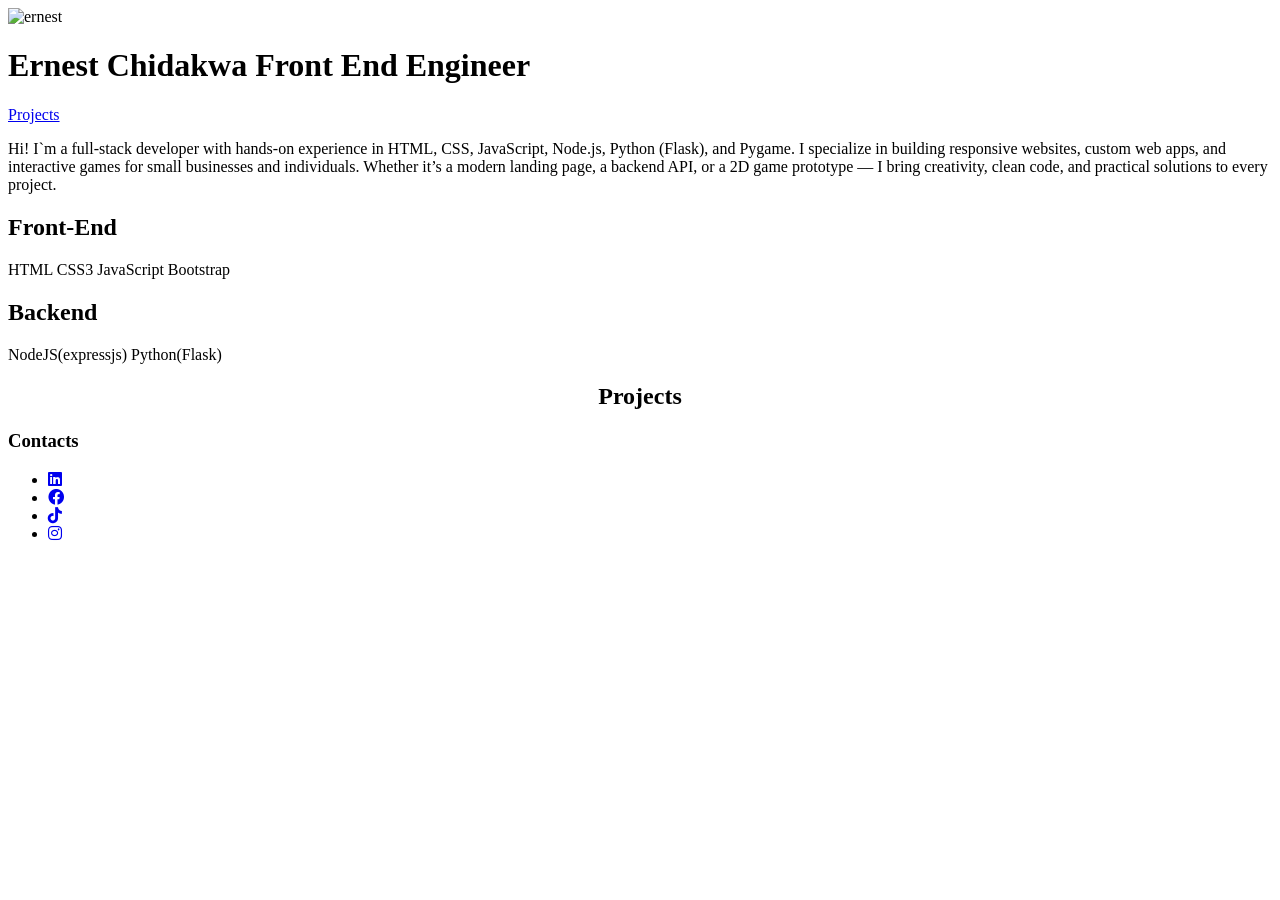
==== index.html @ 16d58fd0 "update SEO" ====
<!DOCTYPE html>
<html lang="en">
<head>
  <meta charset="UTF-8">
  <meta name="viewport" content="width=device-width, initial-scale=1.0">
  <meta name="description" content="Ernest Chidakwa – Front End Engineer building responsive websites and creative digital experiences.">
  <meta name="keywords" content="Front End Engineer, Web Developer, Full Stack Developer, HTML, CSS, JavaScript, Node.js, Python, Flask, Pygame, Malawi, Blantyle, Lilongwe, Web developer Malawi, Web development Blantyle">
  <meta name="author" content="Ernest Chidakwa">
  <meta name="robots" content="index, follow">
  <meta name="language" content="English">

  <!-- Open Graph / Facebook -->
  <meta property="og:type" content="website">
  <meta property="og:url" content="e40sr.github.io/portfolio/">
  <meta property="og:title" content="Ernest Chidakwa | Front End Engineer">
  <meta property="og:description" content="Ernest Chidakwa – Front End Engineer building responsive websites and creative digital experiences.">
  <meta property="og:image" content="images/20231031_080402.jpg">

  <!-- Twitter -->
  <meta property="twitter:card" content="summary_large_image">
  <meta property="twitter:url" content="e40sr.github.io/portfolio/">
  <meta property="twitter:title" content="Ernest Chidakwa | Front End Engineer">
  <meta property="twitter:description" content="Ernest Chidakwa – Front End Engineer building responsive websites and creative digital experiences.">
  <meta property="twitter:image" content="images/20231031_080402.jpg">

  <!--Google Search Consore-->
  <meta name="google-site-verification" content="Cc4DfhkgvIZCAW5EGNAIAQCeHYapzSFxvBxx77vmG1M" />

  <title>Ernest Chidakwa | Front End Engineer</title>
  <link rel="stylesheet" href="style.css">
  <link rel="stylesheet" href="https://cdnjs.cloudflare.com/ajax/libs/font-awesome/6.0.0-beta3/css/all.min.css">

</head>

<body>
  <div class="container">
    <div class="header">
      <div class="portfolio-img">
        <img src="images/20231031_080402.jpg" alt="ernest" loading='lazy'>
      </div>
  
      <div class="portfolio-title">
        <h1>Ernest Chidakwa <span class="front-end-title">Front End Engineer</span></h1>
  
        <a href="#project" class="loader">
  <div class="loader-bg">
    <span>Projects</span>
  </div>
        </a>

        
      </div>
  
      <div class="header-info">
        <p>
Hi! I`m a full-stack developer with hands-on experience in HTML, CSS, JavaScript, Node.js, Python (Flask), and Pygame. I specialize in building responsive websites, custom web apps, and interactive games for small businesses and individuals.

Whether it’s a modern landing page, a backend API, or a 2D game prototype — I bring creativity, clean code, and practical solutions to every project.
</p>
        
      </div>
  
    </div>
  
    <div class="languages">
  
      <div class="front-end">
        <h2>Front-End</h2>
        <span class="language">HTML</span>
        <span class="language">CSS3</span>
        <span class="language">JavaScript</span>
      <span class="language">Bootstrap</span>
      </div>

      <div class="backend">
        <h2>Backend</h2>
        <span class="language">NodeJS(expressjs)</span>
        <span class="language">Python(Flask)</span>
      </div>
    </div>

    <div id="project">
      <h2 style="text-align: center;">Projects</h2>
      <div id="projects"> 
      </div>
    </div>
  
  </div>
  <footer>
      <h3>Contacts</h3>
      <ul>
        <li>
          <a href="https://www.linkedin.com/in/ernest-chidakwa-2a9bbb2a2?utm_source=share&utm_campaign=share_via&utm_content=profile">
            <i class="fab fa-linkedin">
              
            </i>
          </a>
        </li>
        <li>
          <a href="https://www.facebook.com/ernest.notch.chidakwa?mibextid=ZbWKwL">
          <i class="fab fa-facebook"></i> 
          </a>
        </li>
        <li>
          <a href="https://vm.tiktok.com/ZMSu2XNUd/">
          <i class="fab fa-tiktok"></i>
          </a>
        </li>
        <li>
          <a href="https://www.instagram.com/ernestchidakwa?igsh=YzljYTk1ODg3Zg==">
          <i class="fab fa-instagram"></i>
          </a>
        </li>
      </ul>
    </footer>
  
  <script src="script.js"></script>
</body>

          </html>
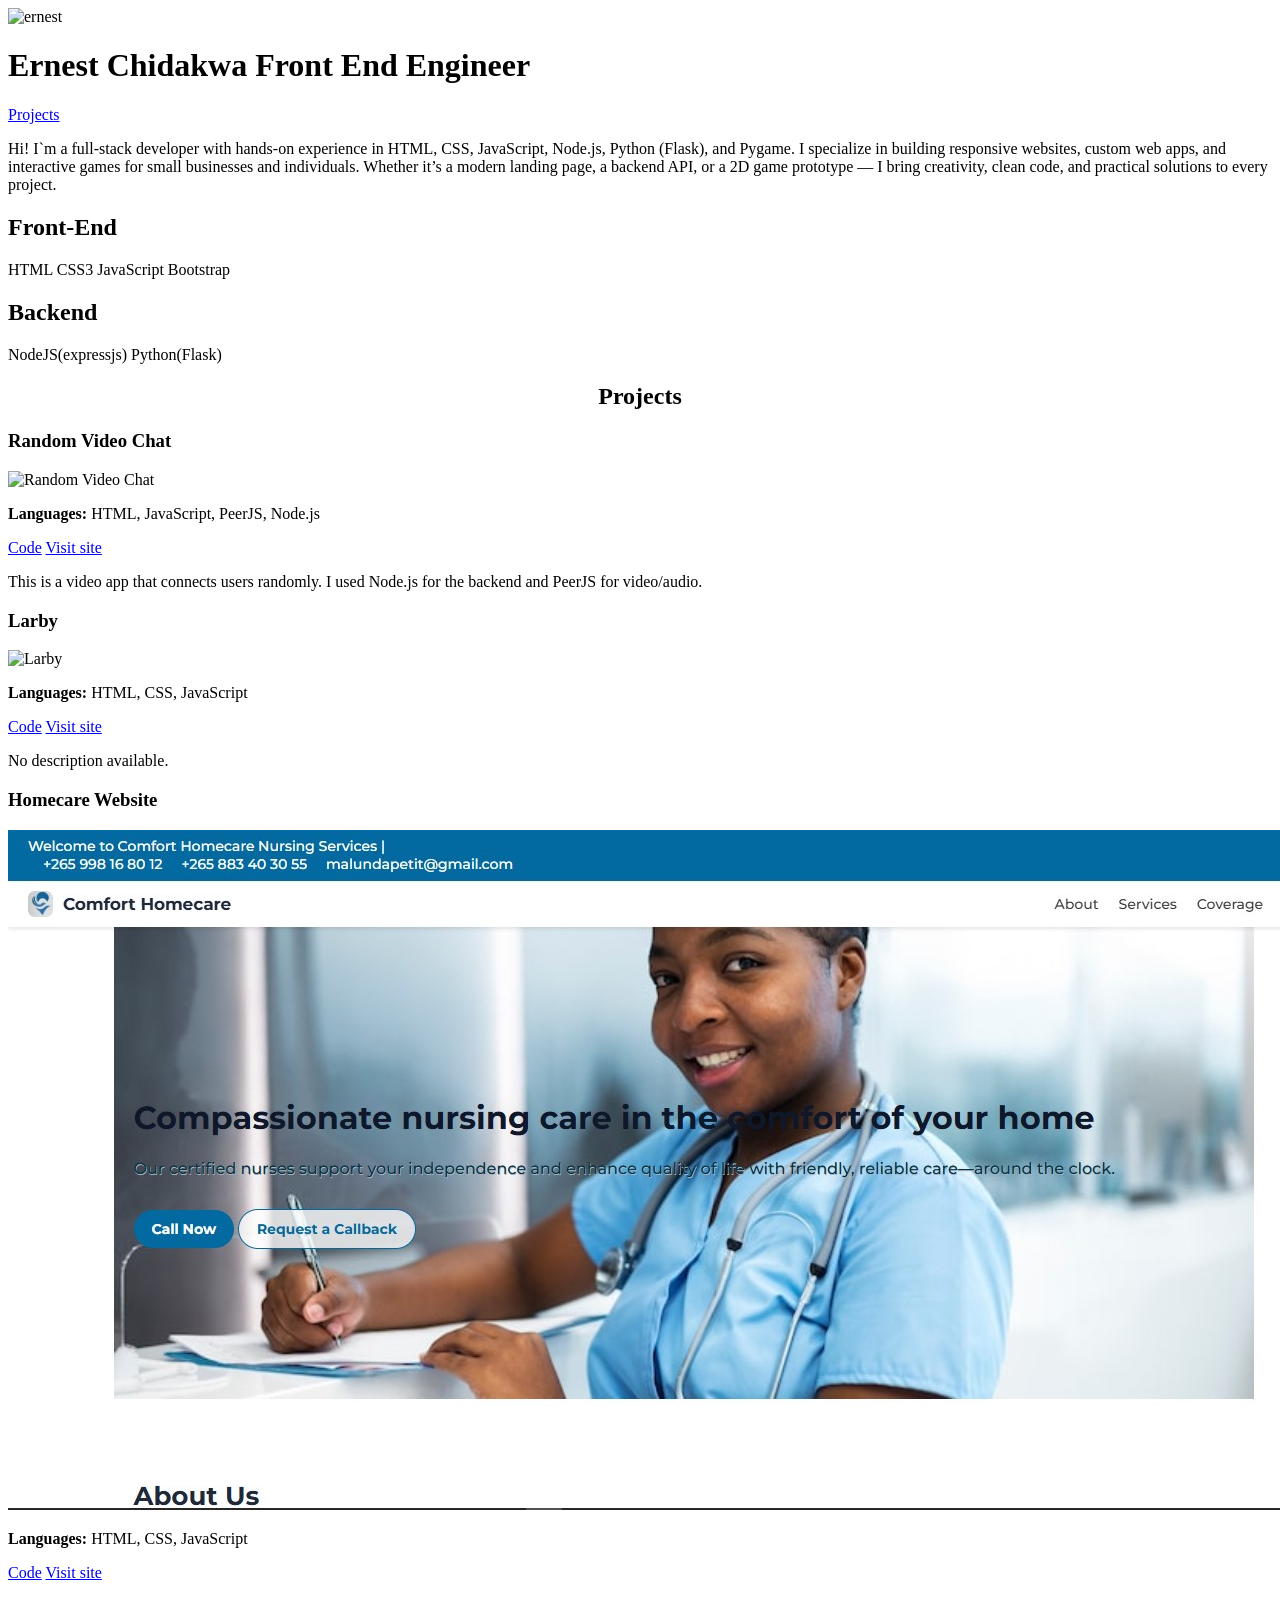
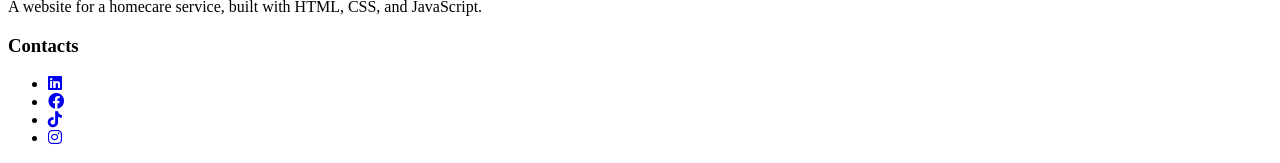
==== commit 39e8a8fb: "update SEO" ====
--- a/index.html
+++ b/index.html
@@ -4,7 +4,7 @@
   <meta charset="UTF-8">
   <meta name="viewport" content="width=device-width, initial-scale=1.0">
   <meta name="description" content="Ernest Chidakwa – Front End Engineer building responsive websites and creative digital experiences.">
-  <meta name="keywords" content="Front End Engineer, Web Developer, Full Stack Developer, HTML, CSS, JavaScript, Node.js, Python, Flask, Pygame, Malawi, Blantyle, Lilongwe, Web developer Malawi, Web development Blantyle">
+  <meta name="keywords" content="Front End Engineer, Web Developer, Full Stack Developer, HTML, CSS, JavaScript, Node.js, Python, Flask, Pygame, Malawi, Blantyle, Lilongwe, Web developer Malawi, Web development Blantyle, Ernest Chidakwa">
   <meta name="author" content="Ernest Chidakwa">
   <meta name="robots" content="index, follow">
   <meta name="language" content="English">
@@ -14,14 +14,14 @@
   <meta property="og:url" content="e40sr.github.io/portfolio/">
   <meta property="og:title" content="Ernest Chidakwa | Front End Engineer">
   <meta property="og:description" content="Ernest Chidakwa – Front End Engineer building responsive websites and creative digital experiences.">
-  <meta property="og:image" content="images/20231031_080402.jpg">
+  <meta property="og:image" content="web-design-technology-browsing-programming-concept_53876-163260.avif">
 
   <!-- Twitter -->
   <meta property="twitter:card" content="summary_large_image">
   <meta property="twitter:url" content="e40sr.github.io/portfolio/">
   <meta property="twitter:title" content="Ernest Chidakwa | Front End Engineer">
   <meta property="twitter:description" content="Ernest Chidakwa – Front End Engineer building responsive websites and creative digital experiences.">
-  <meta property="twitter:image" content="images/20231031_080402.jpg">
+  <meta property="twitter:image" content="web-design-technology-browsing-programming-concept_53876-163260.avif">
 
   <!--Google Search Consore-->
   <meta name="google-site-verification" content="Cc4DfhkgvIZCAW5EGNAIAQCeHYapzSFxvBxx77vmG1M" />
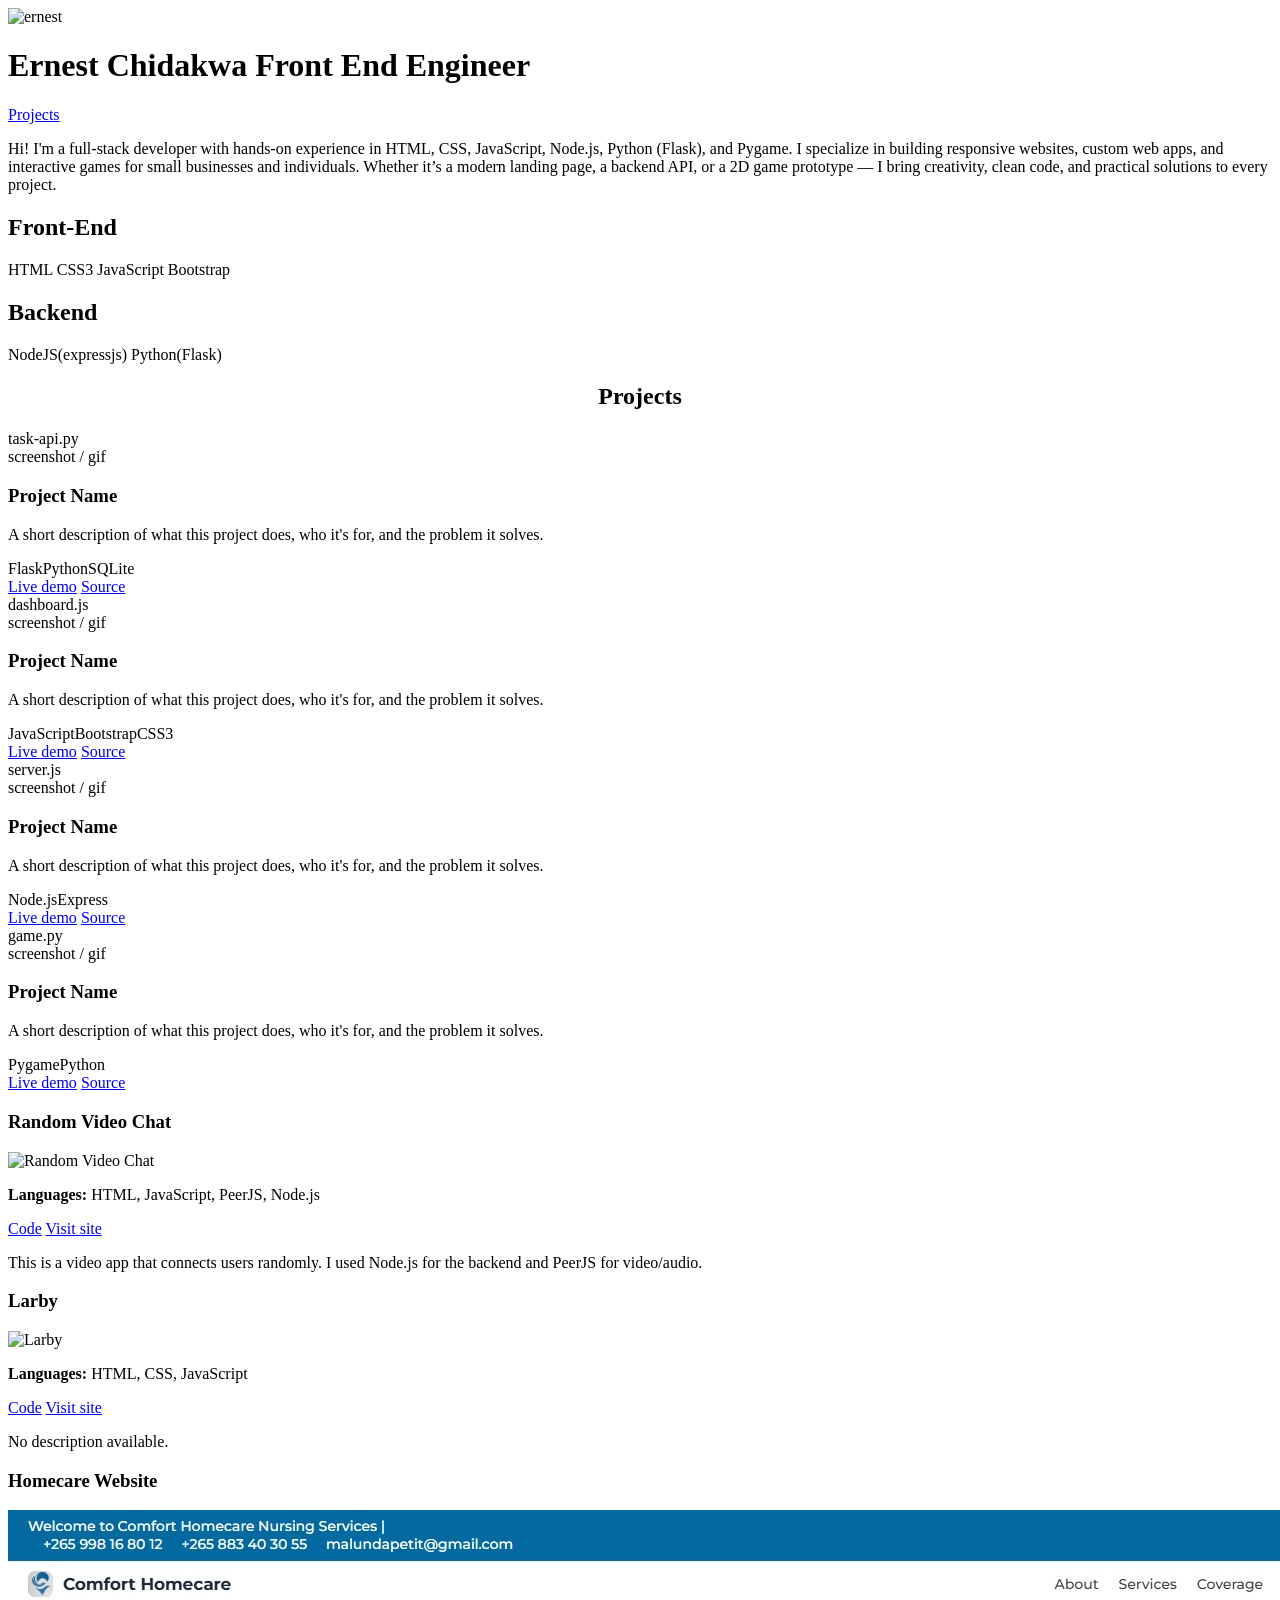
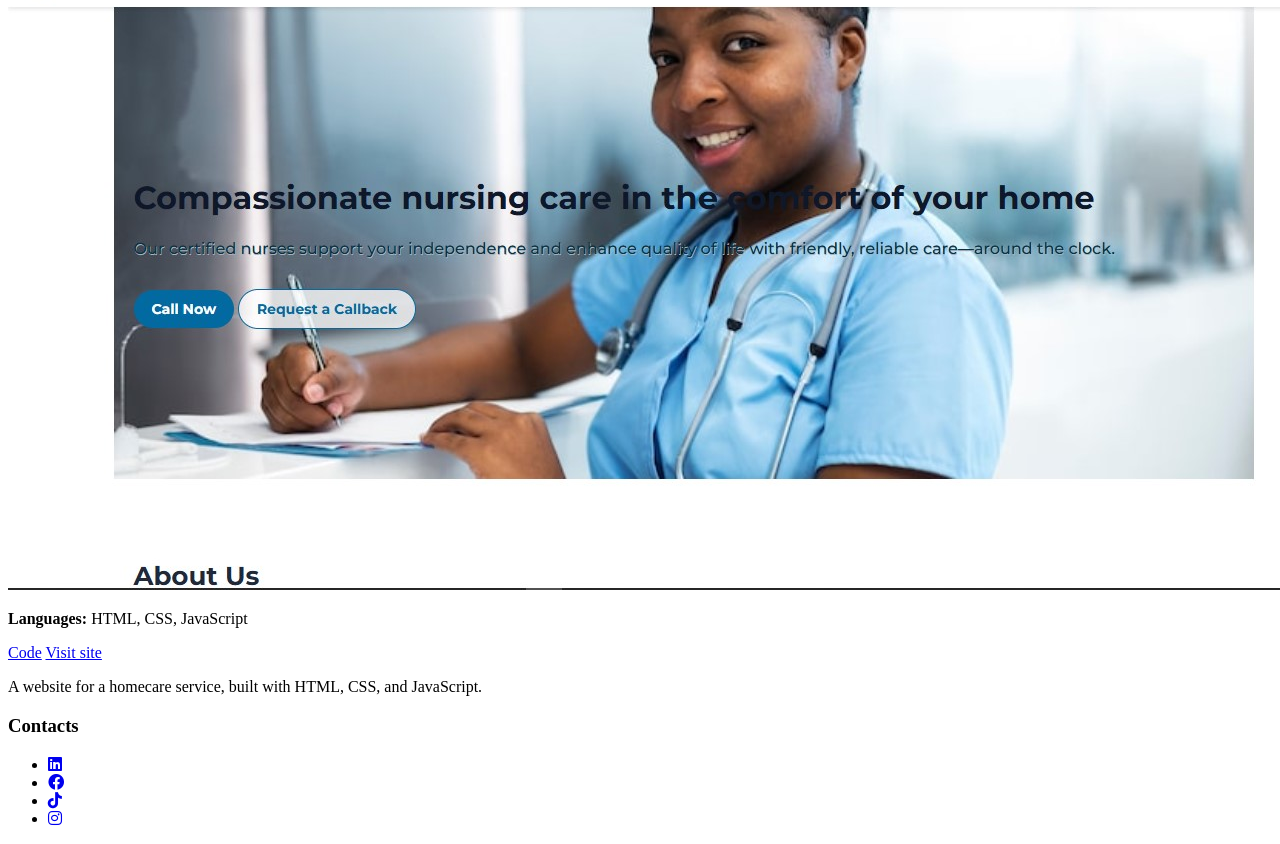
==== commit bf5139c4: "Update index.html" ====
--- a/index.html
+++ b/index.html
@@ -4,7 +4,7 @@
   <meta charset="UTF-8">
   <meta name="viewport" content="width=device-width, initial-scale=1.0">
   <meta name="description" content="Ernest Chidakwa – Front End Engineer building responsive websites and creative digital experiences.">
-  <meta name="keywords" content="Front End Engineer, Web Developer, Full Stack Developer, HTML, CSS, JavaScript, Node.js, Python, Flask, Pygame, Malawi, Blantyle, Lilongwe, Web developer Malawi, Web development Blantyle, Ernest Chidakwa">
+  <meta name="keywords" content="Front End Engineer, Web Developer, Full Stack Developer, HTML, CSS, JavaScript, Node.js, Python, Flask, Pygame, Malawi, Blantyre, Lilongwe, Web developer Malawi, Web development Blantyre, Ernest Chidakwa">
   <meta name="author" content="Ernest Chidakwa">
   <meta name="robots" content="index, follow">
   <meta name="language" content="English">
@@ -16,14 +16,14 @@
   <meta property="og:description" content="Ernest Chidakwa – Front End Engineer building responsive websites and creative digital experiences.">
   <meta property="og:image" content="web-design-technology-browsing-programming-concept_53876-163260.avif">
 
-  <!-- Twitter -->
+  <!-- Twitter Meta -->
   <meta property="twitter:card" content="summary_large_image">
   <meta property="twitter:url" content="e40sr.github.io/portfolio/">
   <meta property="twitter:title" content="Ernest Chidakwa | Front End Engineer">
   <meta property="twitter:description" content="Ernest Chidakwa – Front End Engineer building responsive websites and creative digital experiences.">
   <meta property="twitter:image" content="web-design-technology-browsing-programming-concept_53876-163260.avif">
 
-  <!--Google Search Consore-->
+  <!--Google Search Consore Meta-->
   <meta name="google-site-verification" content="Cc4DfhkgvIZCAW5EGNAIAQCeHYapzSFxvBxx77vmG1M" />
 
   <title>Ernest Chidakwa | Front End Engineer</title>
@@ -38,32 +38,32 @@
       <div class="portfolio-img">
         <img src="images/20231031_080402.jpg" alt="ernest" loading='lazy'>
       </div>
-  
+
       <div class="portfolio-title">
         <h1>Ernest Chidakwa <span class="front-end-title">Front End Engineer</span></h1>
-  
+
         <a href="#project" class="loader">
   <div class="loader-bg">
     <span>Projects</span>
   </div>
         </a>
 
-        
+
       </div>
-  
+
       <div class="header-info">
         <p>
-Hi! I`m a full-stack developer with hands-on experience in HTML, CSS, JavaScript, Node.js, Python (Flask), and Pygame. I specialize in building responsive websites, custom web apps, and interactive games for small businesses and individuals.
+Hi! I'm a full-stack developer with hands-on experience in HTML, CSS, JavaScript, Node.js, Python (Flask), and Pygame. I specialize in building responsive websites, custom web apps, and interactive games for small businesses and individuals.
 
 Whether it’s a modern landing page, a backend API, or a 2D game prototype — I bring creativity, clean code, and practical solutions to every project.
 </p>
-        
+
       </div>
-  
+
     </div>
-  
+
     <div class="languages">
-  
+
       <div class="front-end">
         <h2>Front-End</h2>
         <span class="language">HTML</span>
@@ -81,10 +81,87 @@
 
     <div id="project">
       <h2 style="text-align: center;">Projects</h2>
-      <div id="projects"> 
+      <div id="projects">
+
+        <div class="project-div">
+          <div class="card-bar">
+            <span class="dot red"></span><span class="dot yellow"></span><span class="dot green"></span>
+            <span class="filename">task-api.py</span>
+          </div>
+          <div class="project-thumb">screenshot / gif</div>
+          <div class="project-body">
+            <h3>Project Name</h3>
+            <p>A short description of what this project does, who it's for, and the problem it solves.</p>
+            <div class="project-tags">
+              <span>Flask</span><span>Python</span><span>SQLite</span>
+            </div>
+            <div class="project-links">
+              <a href="#">Live demo</a>
+              <a href="#">Source</a>
+            </div>
+          </div>
+        </div>
+
+        <div class="project-div">
+          <div class="card-bar">
+            <span class="dot red"></span><span class="dot yellow"></span><span class="dot green"></span>
+            <span class="filename">dashboard.js</span>
+          </div>
+          <div class="project-thumb">screenshot / gif</div>
+          <div class="project-body">
+            <h3>Project Name</h3>
+            <p>A short description of what this project does, who it's for, and the problem it solves.</p>
+            <div class="project-tags">
+              <span>JavaScript</span><span>Bootstrap</span><span>CSS3</span>
+            </div>
+            <div class="project-links">
+              <a href="#">Live demo</a>
+              <a href="#">Source</a>
+            </div>
+          </div>
+        </div>
+
+        <div class="project-div">
+          <div class="card-bar">
+            <span class="dot red"></span><span class="dot yellow"></span><span class="dot green"></span>
+            <span class="filename">server.js</span>
+          </div>
+          <div class="project-thumb">screenshot / gif</div>
+          <div class="project-body">
+            <h3>Project Name</h3>
+            <p>A short description of what this project does, who it's for, and the problem it solves.</p>
+            <div class="project-tags">
+              <span>Node.js</span><span>Express</span>
+            </div>
+            <div class="project-links">
+              <a href="#">Live demo</a>
+              <a href="#">Source</a>
+            </div>
+          </div>
+        </div>
+
+        <div class="project-div">
+          <div class="card-bar">
+            <span class="dot red"></span><span class="dot yellow"></span><span class="dot green"></span>
+            <span class="filename">game.py</span>
+          </div>
+          <div class="project-thumb">screenshot / gif</div>
+          <div class="project-body">
+            <h3>Project Name</h3>
+            <p>A short description of what this project does, who it's for, and the problem it solves.</p>
+            <div class="project-tags">
+              <span>Pygame</span><span>Python</span>
+            </div>
+            <div class="project-links">
+              <a href="#">Live demo</a>
+              <a href="#">Source</a>
+            </div>
+          </div>
+        </div>
+
       </div>
     </div>
-  
+
   </div>
   <footer>
       <h3>Contacts</h3>
@@ -92,7 +169,7 @@
         <li>
           <a href="https://www.linkedin.com/in/ernest-chidakwa-2a9bbb2a2?utm_source=share&utm_campaign=share_via&utm_content=profile">
             <i class="fab fa-linkedin">
-              
+
             </i>
           </a>
         </li>
@@ -113,7 +190,7 @@
         </li>
       </ul>
     </footer>
-  
+
   <script src="script.js"></script>
 </body>
 
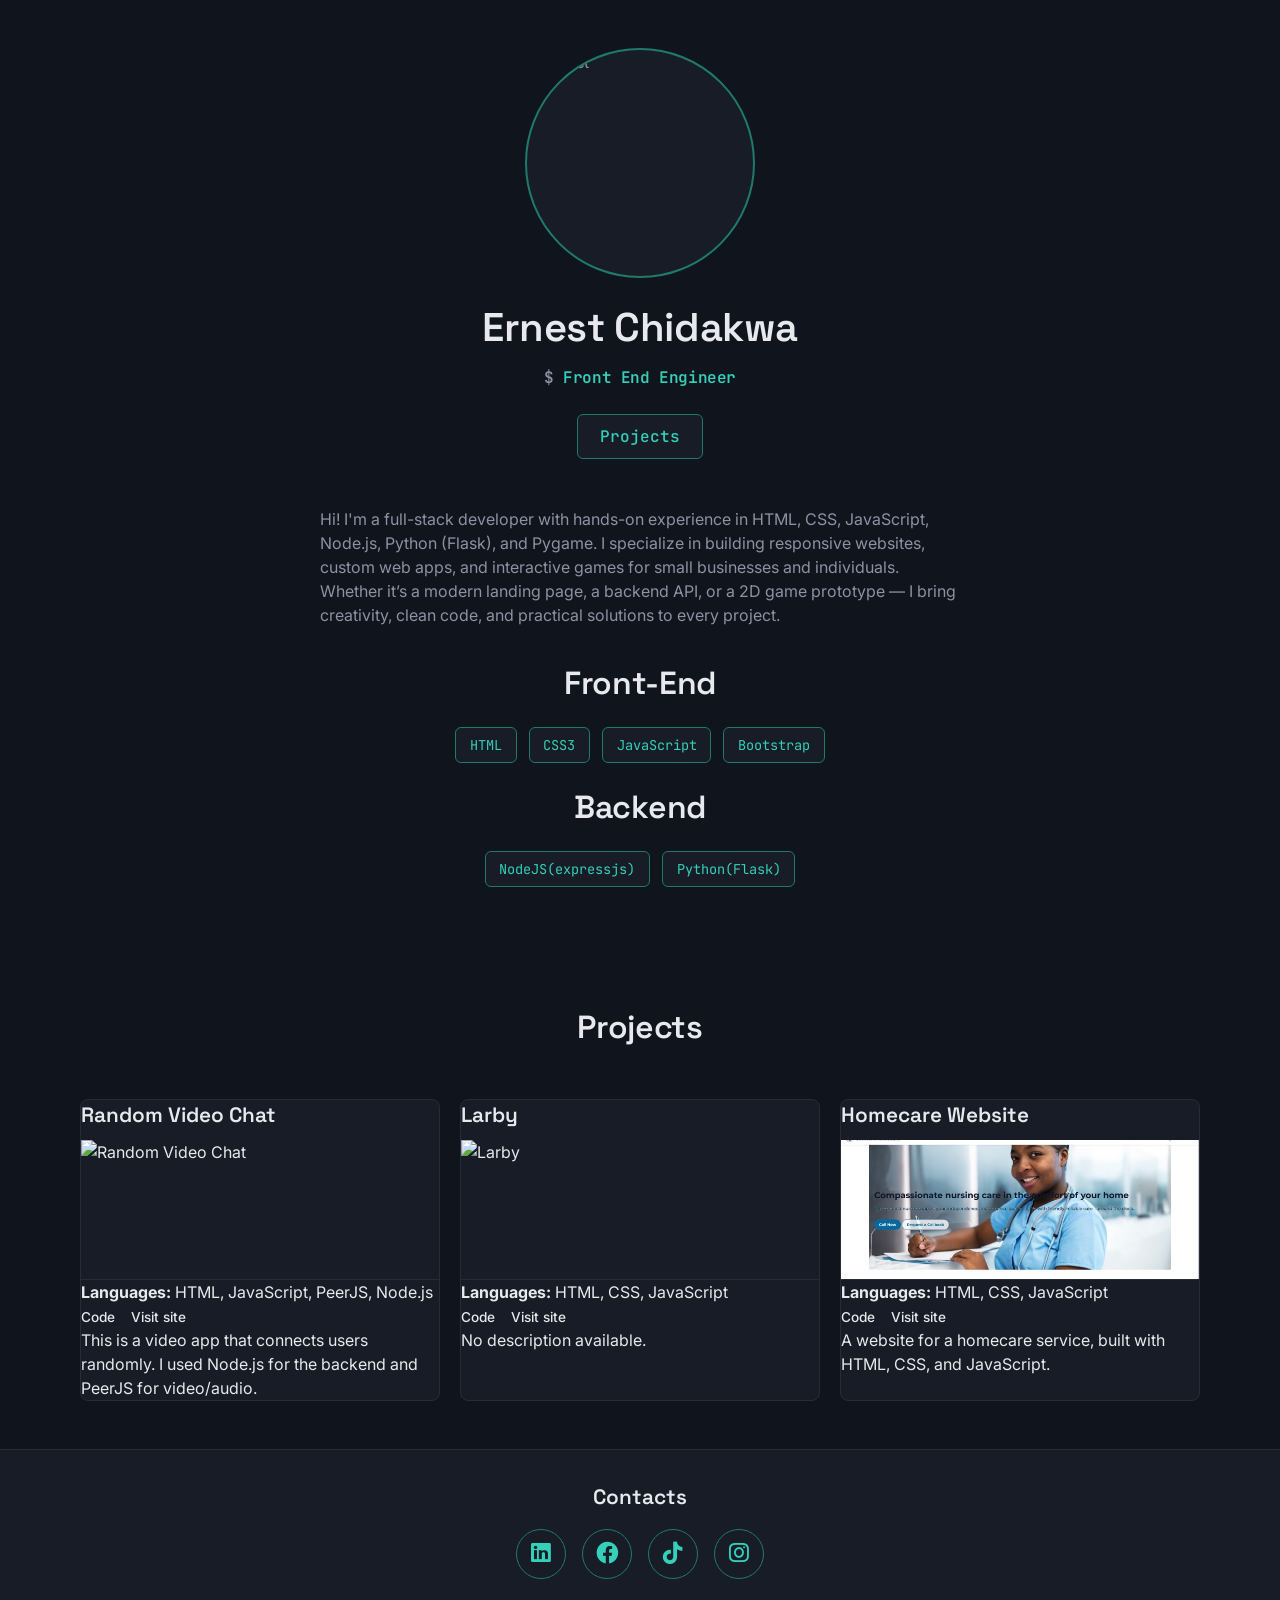
==== commit 3d8ac747: "Update index.html" ====
--- a/index.html
+++ b/index.html
@@ -83,81 +83,10 @@
       <h2 style="text-align: center;">Projects</h2>
       <div id="projects">
 
-        <div class="project-div">
-          <div class="card-bar">
-            <span class="dot red"></span><span class="dot yellow"></span><span class="dot green"></span>
-            <span class="filename">task-api.py</span>
-          </div>
-          <div class="project-thumb">screenshot / gif</div>
-          <div class="project-body">
-            <h3>Project Name</h3>
-            <p>A short description of what this project does, who it's for, and the problem it solves.</p>
-            <div class="project-tags">
-              <span>Flask</span><span>Python</span><span>SQLite</span>
-            </div>
-            <div class="project-links">
-              <a href="#">Live demo</a>
-              <a href="#">Source</a>
-            </div>
-          </div>
         </div>
 
-        <div class="project-div">
-          <div class="card-bar">
-            <span class="dot red"></span><span class="dot yellow"></span><span class="dot green"></span>
-            <span class="filename">dashboard.js</span>
-          </div>
-          <div class="project-thumb">screenshot / gif</div>
-          <div class="project-body">
-            <h3>Project Name</h3>
-            <p>A short description of what this project does, who it's for, and the problem it solves.</p>
-            <div class="project-tags">
-              <span>JavaScript</span><span>Bootstrap</span><span>CSS3</span>
-            </div>
-            <div class="project-links">
-              <a href="#">Live demo</a>
-              <a href="#">Source</a>
-            </div>
-          </div>
-        </div>
+        
 
-        <div class="project-div">
-          <div class="card-bar">
-            <span class="dot red"></span><span class="dot yellow"></span><span class="dot green"></span>
-            <span class="filename">server.js</span>
-          </div>
-          <div class="project-thumb">screenshot / gif</div>
-          <div class="project-body">
-            <h3>Project Name</h3>
-            <p>A short description of what this project does, who it's for, and the problem it solves.</p>
-            <div class="project-tags">
-              <span>Node.js</span><span>Express</span>
-            </div>
-            <div class="project-links">
-              <a href="#">Live demo</a>
-              <a href="#">Source</a>
-            </div>
-          </div>
-        </div>
-
-        <div class="project-div">
-          <div class="card-bar">
-            <span class="dot red"></span><span class="dot yellow"></span><span class="dot green"></span>
-            <span class="filename">game.py</span>
-          </div>
-          <div class="project-thumb">screenshot / gif</div>
-          <div class="project-body">
-            <h3>Project Name</h3>
-            <p>A short description of what this project does, who it's for, and the problem it solves.</p>
-            <div class="project-tags">
-              <span>Pygame</span><span>Python</span>
-            </div>
-            <div class="project-links">
-              <a href="#">Live demo</a>
-              <a href="#">Source</a>
-            </div>
-          </div>
-        </div>
 
       </div>
     </div>
@@ -194,5 +123,4 @@
   <script src="script.js"></script>
 </body>
 
-          </html>
-          
+          </html>
--- a/style.css
+++ b/style.css
@@ -0,0 +1,315 @@
+/* === Imports === */
+@import url('https://fonts.googleapis.com/css2?family=Space+Grotesk:wght@500;600;700&family=JetBrains+Mono:wght@400;500&family=Inter:wght@400;500&display=swap');
+@import url('https://use.fontawesome.com/releases/v6.4.2/css/all.css');
+
+/* === Variables === */
+:root {
+  --bg: #10141C;
+  --bg-raised: #171C26;
+  --text: #E7E9ED;
+  --text-dim: #8A93A3;
+  --accent: #35D0BA;
+  --accent-dim: #1F7A6E;
+  --border: #262C38;
+  --dot-red: #FF5F56;
+  --dot-yellow: #FFBD2E;
+  --dot-green: #27C93F;
+}
+
+/* === Reset === */
+*,
+*::after,
+*::before {
+  box-sizing: border-box;
+  margin: 0;
+  padding: 0;
+  scroll-behavior: smooth;
+}
+
+body {
+  background: var(--bg);
+  color: var(--text);
+  width: 100%;
+  font-family: 'Inter', sans-serif;
+  font-size: 16px;
+  line-height: 1.5;
+}
+
+/* === Typography === */
+h1 {
+  font-family: 'Space Grotesk', sans-serif;
+  font-size: 2.5rem;
+  font-weight: 600;
+  color: var(--text);
+  text-align: center;
+  letter-spacing: -0.01em;
+}
+h2 {
+  font-family: 'Space Grotesk', sans-serif;
+  font-size: 2rem;
+  font-weight: 600;
+  margin-bottom: 1rem;
+  color: var(--text);
+  letter-spacing: -0.01em;
+}
+h3 {
+  font-family: 'Space Grotesk', sans-serif;
+  font-size: 1.3rem;
+  font-weight: 600;
+  margin-bottom: 0.5rem;
+}
+
+/* === Layout === */
+.container {
+  color: var(--text-dim);
+  margin: 3rem 10rem;
+}
+.languages {
+  margin: 2rem 0 3rem;
+  text-align: center;
+}
+.front-end,
+.backend {
+  margin-bottom: 1rem;
+}
+.language {
+  display: inline-block;
+  margin: 0.3em;
+  padding: 0.5em 1em;
+  font-family: 'JetBrains Mono', monospace;
+  font-size: 0.85em;
+  color: var(--accent);
+  border: 1px solid var(--accent-dim);
+  border-radius: 6px;
+  background: var(--bg-raised);
+}
+
+/* === Header === */
+.header-info {
+  margin: 3rem auto 0;
+  max-width: 64ch;
+  text-align: left;
+  color: var(--text-dim);
+}
+.portfolio-title {
+  text-align: center;
+}
+.front-end-title {
+  font-family: 'JetBrains Mono', monospace;
+  font-size: 1rem;
+  display: block;
+  color: var(--accent);
+  margin-top: 0.5rem;
+}
+.front-end-title::before {
+  content: "$ ";
+  color: var(--text-dim);
+}
+.portfolio-img {
+  width: 230px;
+  height: 230px;
+  border-radius: 50%;
+  overflow: hidden;
+  background: var(--bg-raised);
+  border: 2px solid var(--accent-dim);
+  margin: 20px auto;
+}
+img {
+  width: 100%;
+  height: 100%;
+  object-fit: cover;
+}
+
+/* === Projects Button (CTA) === */
+.loader {
+  text-align: center;
+  font-size: 16px;
+  display: flex;
+  justify-content: center;
+  width: 100%;
+  border: none;
+  cursor: pointer;
+  text-decoration: none;
+  background-color: transparent;
+  margin-top: 1.5rem;
+}
+.loader-bg {
+  border-radius: 6px;
+  padding: 0.6rem 1.4rem;
+  color: var(--accent);
+  font-family: 'JetBrains Mono', monospace;
+  font-weight: 500;
+  background: var(--bg-raised);
+  border: 1px solid var(--accent-dim);
+  transition: border-color 0.2s ease, box-shadow 0.2s ease;
+}
+.loader-bg:hover,
+.loader-bg:focus-visible {
+  border-color: var(--accent);
+  box-shadow: 0 0 0 3px rgba(53, 208, 186, 0.15);
+}
+
+/* === Projects === */
+#project {
+  padding-top: 4rem;
+}
+#project > h2 {
+  text-align: center;
+}
+#projects {
+  padding: 2rem 0 0;
+  display: grid;
+  grid-template-columns: repeat(auto-fit, minmax(240px, 1fr));
+  gap: 20px;
+  align-items: stretch;
+}
+
+.project-div {
+  background: var(--bg-raised);
+  border: 1px solid var(--border);
+  border-radius: 8px;
+  overflow: hidden;
+  display: flex;
+  flex-direction: column;
+  text-align: left;
+  color: var(--text);
+}
+
+.card-bar {
+  display: flex;
+  align-items: center;
+  gap: 6px;
+  padding: 10px 14px;
+  border-bottom: 1px solid var(--border);
+}
+.card-bar .dot {
+  width: 10px;
+  height: 10px;
+  border-radius: 50%;
+}
+.dot.red { background: var(--dot-red); }
+.dot.yellow { background: var(--dot-yellow); }
+.dot.green { background: var(--dot-green); }
+.card-bar .filename {
+  margin-left: 8px;
+  font-family: 'JetBrains Mono', monospace;
+  font-size: 12px;
+  color: var(--text-dim);
+}
+
+.project-img,
+.project-thumb {
+  width: 100%;
+  height: 140px;
+  object-fit: cover;
+  border-bottom: 1px solid var(--border);
+}
+.project-thumb {
+  display: flex;
+  align-items: center;
+  justify-content: center;
+  background: repeating-linear-gradient(135deg, #1B2130, #1B2130 10px, #181D29 10px, #181D29 20px);
+  color: var(--text-dim);
+  font-family: 'JetBrains Mono', monospace;
+  font-size: 12px;
+}
+
+.project-body {
+  padding: 16px 18px 18px;
+  display: flex;
+  flex-direction: column;
+  flex: 1;
+}
+.project-body p {
+  color: var(--text-dim);
+  font-size: 0.9rem;
+  margin-bottom: 14px;
+  flex: 1;
+}
+
+.project-tags {
+  display: flex;
+  flex-wrap: wrap;
+  gap: 6px;
+  margin-bottom: 14px;
+}
+.project-tags span {
+  font-family: 'JetBrains Mono', monospace;
+  font-size: 11px;
+  color: var(--accent);
+  border: 1px solid var(--accent-dim);
+  padding: 3px 8px;
+  border-radius: 4px;
+}
+
+.project-link,
+.project-links a {
+  display: inline-block;
+  margin: 0 12px 0 0;
+  padding: 0;
+  border: none;
+  text-decoration: none;
+  color: var(--text);
+  background: none;
+  font-weight: 500;
+  font-size: 0.85rem;
+  border-bottom: 1px solid transparent;
+}
+.project-links a:hover,
+.project-links a:focus-visible {
+  color: var(--accent);
+  border-bottom-color: var(--accent);
+}
+
+/* === Footer === */
+footer {
+  background: var(--bg-raised);
+  padding: 2rem 0;
+  text-align: center;
+  color: var(--text-dim);
+  border-top: 1px solid var(--border);
+}
+footer h3 {
+  margin-bottom: 1rem;
+  color: var(--text);
+}
+footer ul {
+  display: flex;
+  justify-content: center;
+  gap: 1rem;
+  list-style: none;
+  padding: 0;
+}
+footer li {
+  width: 50px;
+  height: 50px;
+  border-radius: 50%;
+  border: 1px solid var(--accent-dim);
+  display: flex;
+  align-items: center;
+  justify-content: center;
+  transition: border-color 0.2s ease;
+}
+footer li:hover {
+  border-color: var(--accent);
+}
+footer i {
+  font-size: 1.4rem;
+  color: var(--accent);
+}
+
+/* === Responsive Design === */
+@media (max-width: 1600px) {
+  .container { margin: 3rem 5rem; }
+}
+@media (max-width: 800px) {
+  .container { margin: 3rem 2rem; }
+  #projects { grid-template-columns: 1fr; }
+  body { font-size: 15px; }
+  .header-info { text-align: left; }
+}
+@media (max-width: 450px) {
+  .container { margin: 2rem 1rem; }
+  body { font-size: 14px; }
+  .portfolio-img { width: 160px; height: 160px; }
+}
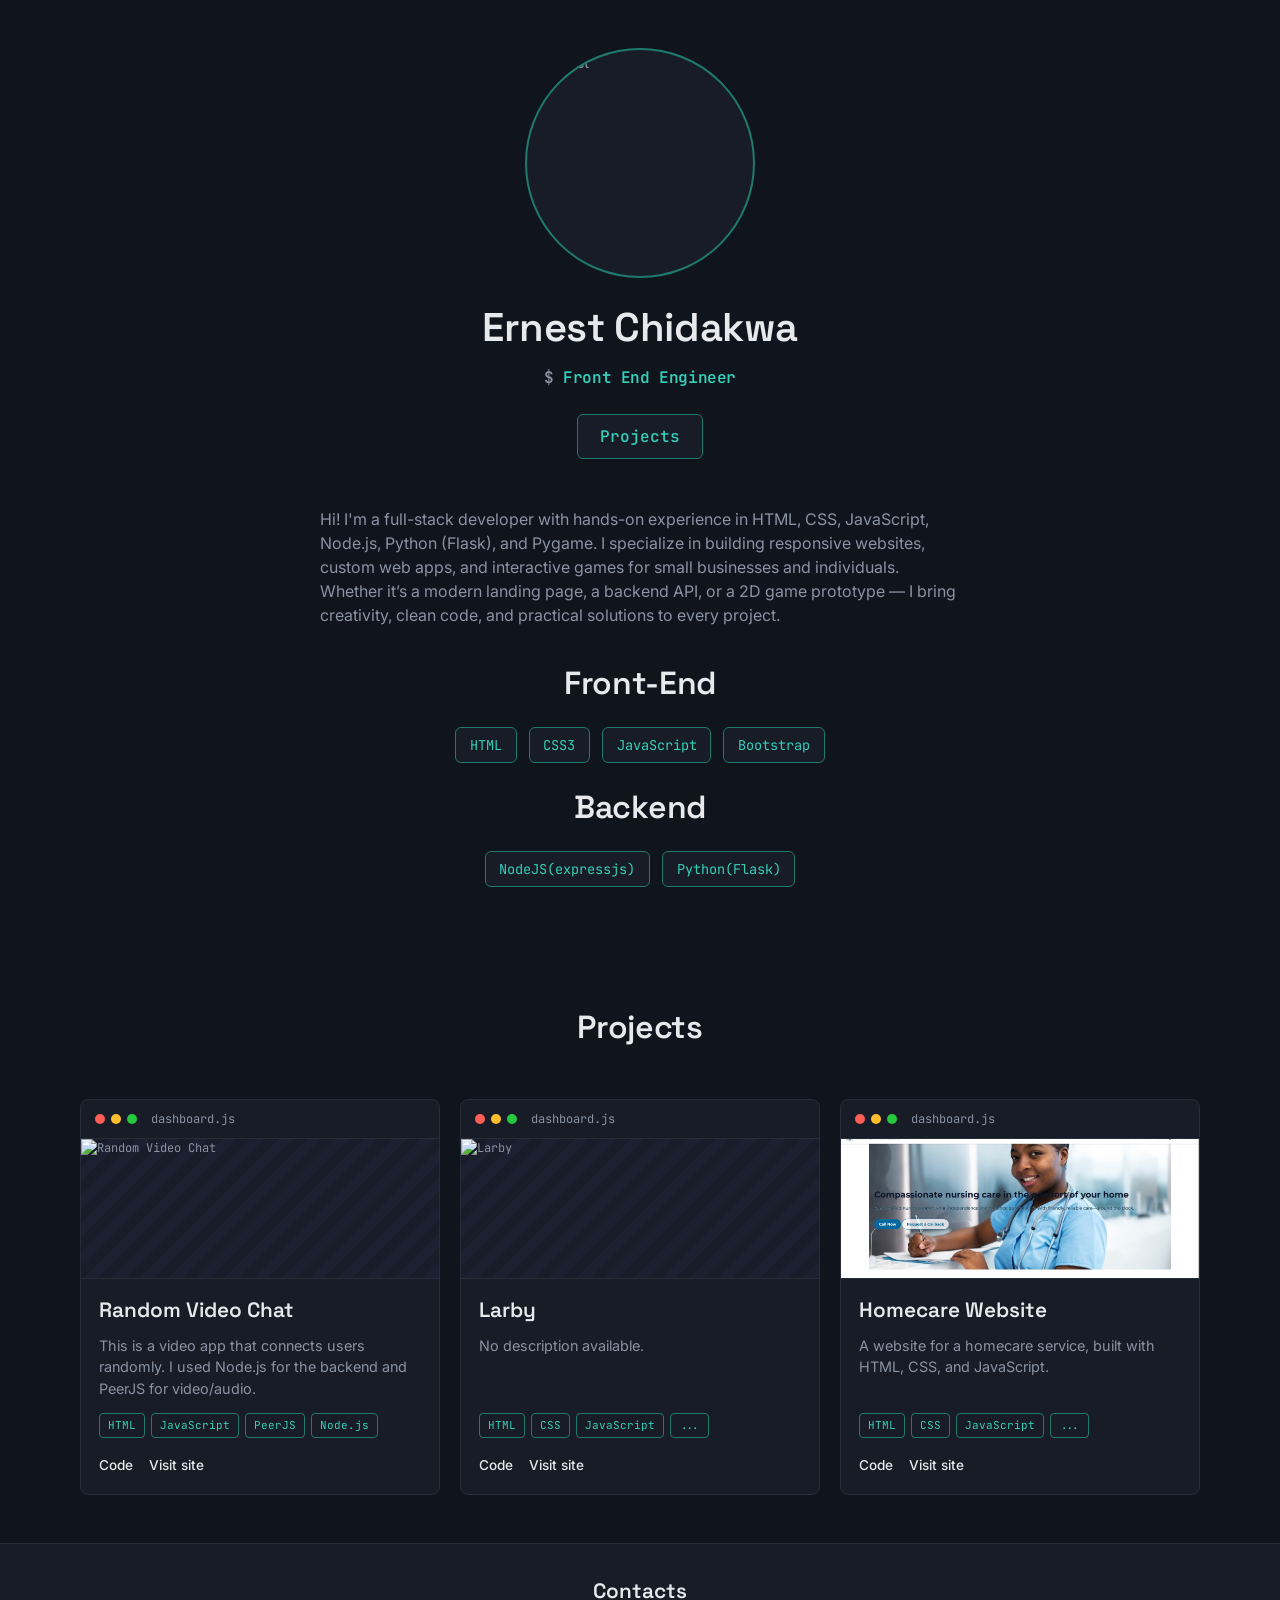
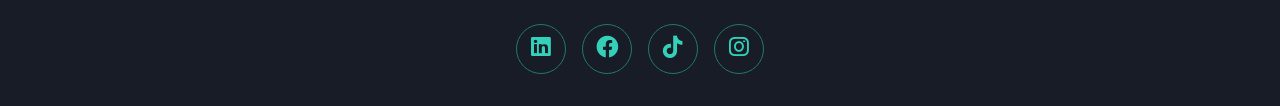
==== commit 04c1dc73: "Update index.html" ====
--- a/index.html
+++ b/index.html
@@ -4,7 +4,7 @@
   <meta charset="UTF-8">
   <meta name="viewport" content="width=device-width, initial-scale=1.0">
   <meta name="description" content="Ernest Chidakwa – Front End Engineer building responsive websites and creative digital experiences.">
-  <meta name="keywords" content="Front End Engineer, Web Developer, Full Stack Developer, HTML, CSS, JavaScript, Node.js, Python, Flask, Pygame, Malawi, Blantyre, Lilongwe, Web developer Malawi, Web development Blantyre, Ernest Chidakwa">
+  <meta name="keywords" content="Front End Engineer, Web Developer, Full Stack Developer, HTML, CSS, JavaScript, Node.js, Python, Flask, Pygame, Malawi, Blantyre, Lilongwe, Web developer Malawi, Web development Blantyre, Ernest Chidakwa data analysis, data science, automation, coding, freelance, freelancer">
   <meta name="author" content="Ernest Chidakwa">
   <meta name="robots" content="index, follow">
   <meta name="language" content="English">
@@ -12,7 +12,7 @@
   <!-- Open Graph / Facebook -->
   <meta property="og:type" content="website">
   <meta property="og:url" content="e40sr.github.io/portfolio/">
-  <meta property="og:title" content="Ernest Chidakwa | Front End Engineer">
+  <meta property="og:title" content="Ernest Chidakwa | Fullstack Engineer">
   <meta property="og:description" content="Ernest Chidakwa – Front End Engineer building responsive websites and creative digital experiences.">
   <meta property="og:image" content="web-design-technology-browsing-programming-concept_53876-163260.avif">
 
@@ -26,7 +26,7 @@
   <!--Google Search Consore Meta-->
   <meta name="google-site-verification" content="Cc4DfhkgvIZCAW5EGNAIAQCeHYapzSFxvBxx77vmG1M" />
 
-  <title>Ernest Chidakwa | Front End Engineer</title>
+  <title>Ernest Chidakwa | Fullstack Engineer</title>
   <link rel="stylesheet" href="style.css">
   <link rel="stylesheet" href="https://cdnjs.cloudflare.com/ajax/libs/font-awesome/6.0.0-beta3/css/all.min.css">
 
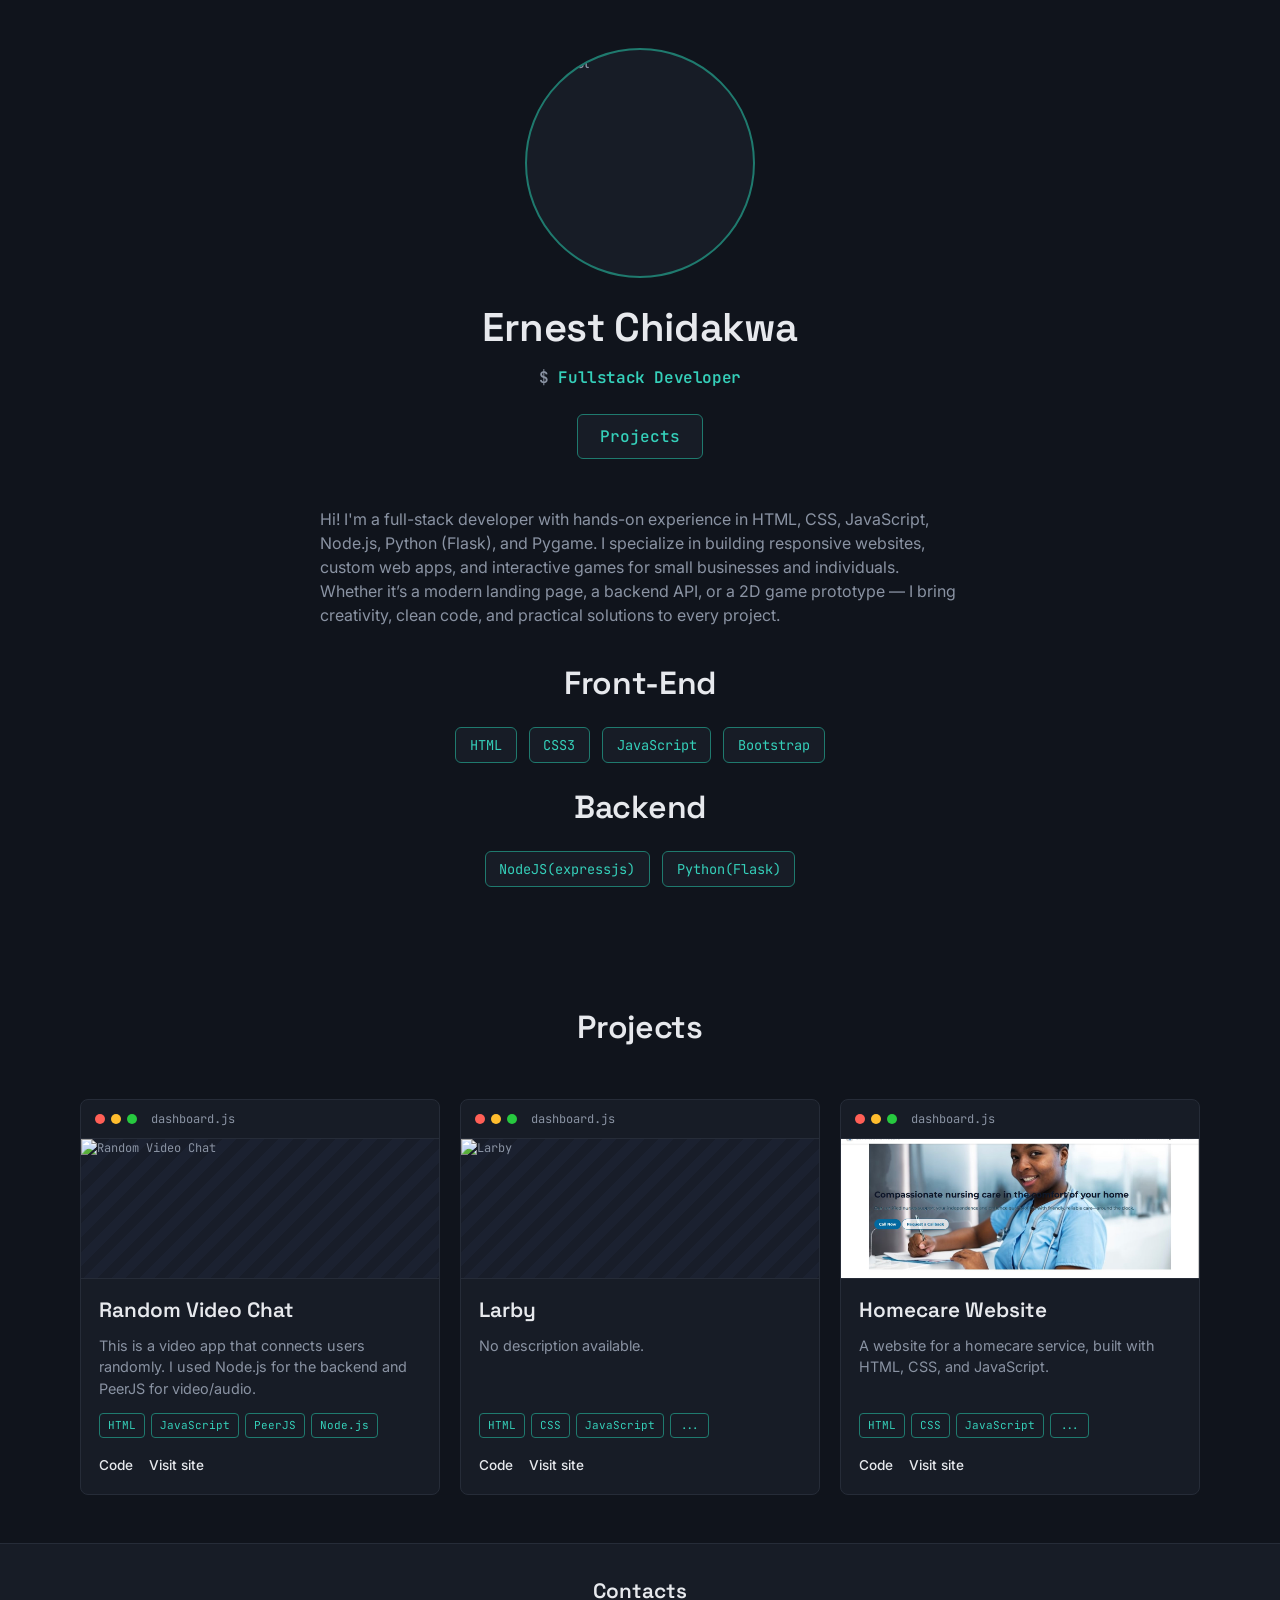
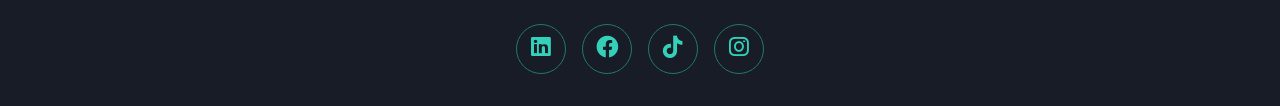
==== commit 0ede4a8a: "Update index.html" ====
--- a/index.html
+++ b/index.html
@@ -13,14 +13,14 @@
   <meta property="og:type" content="website">
   <meta property="og:url" content="e40sr.github.io/portfolio/">
   <meta property="og:title" content="Ernest Chidakwa | Fullstack Engineer">
-  <meta property="og:description" content="Ernest Chidakwa – Front End Engineer building responsive websites and creative digital experiences.">
+  <meta property="og:description" content="Ernest Chidakwa – Fullstack developer building responsive websites and creative digital experiences.">
   <meta property="og:image" content="web-design-technology-browsing-programming-concept_53876-163260.avif">
 
   <!-- Twitter Meta -->
   <meta property="twitter:card" content="summary_large_image">
   <meta property="twitter:url" content="e40sr.github.io/portfolio/">
-  <meta property="twitter:title" content="Ernest Chidakwa | Front End Engineer">
-  <meta property="twitter:description" content="Ernest Chidakwa – Front End Engineer building responsive websites and creative digital experiences.">
+  <meta property="twitter:title" content="Ernest Chidakwa | Fullstack developer">
+  <meta property="twitter:description" content="Ernest Chidakwa – Fullstack developer building responsive websites and creative digital experiences.">
   <meta property="twitter:image" content="web-design-technology-browsing-programming-concept_53876-163260.avif">
 
   <!--Google Search Consore Meta-->
@@ -40,7 +40,7 @@
       </div>
 
       <div class="portfolio-title">
-        <h1>Ernest Chidakwa <span class="front-end-title">Front End Engineer</span></h1>
+        <h1>Ernest Chidakwa <span class="front-end-title">Fullstack Developer</span></h1>
 
         <a href="#project" class="loader">
   <div class="loader-bg">
